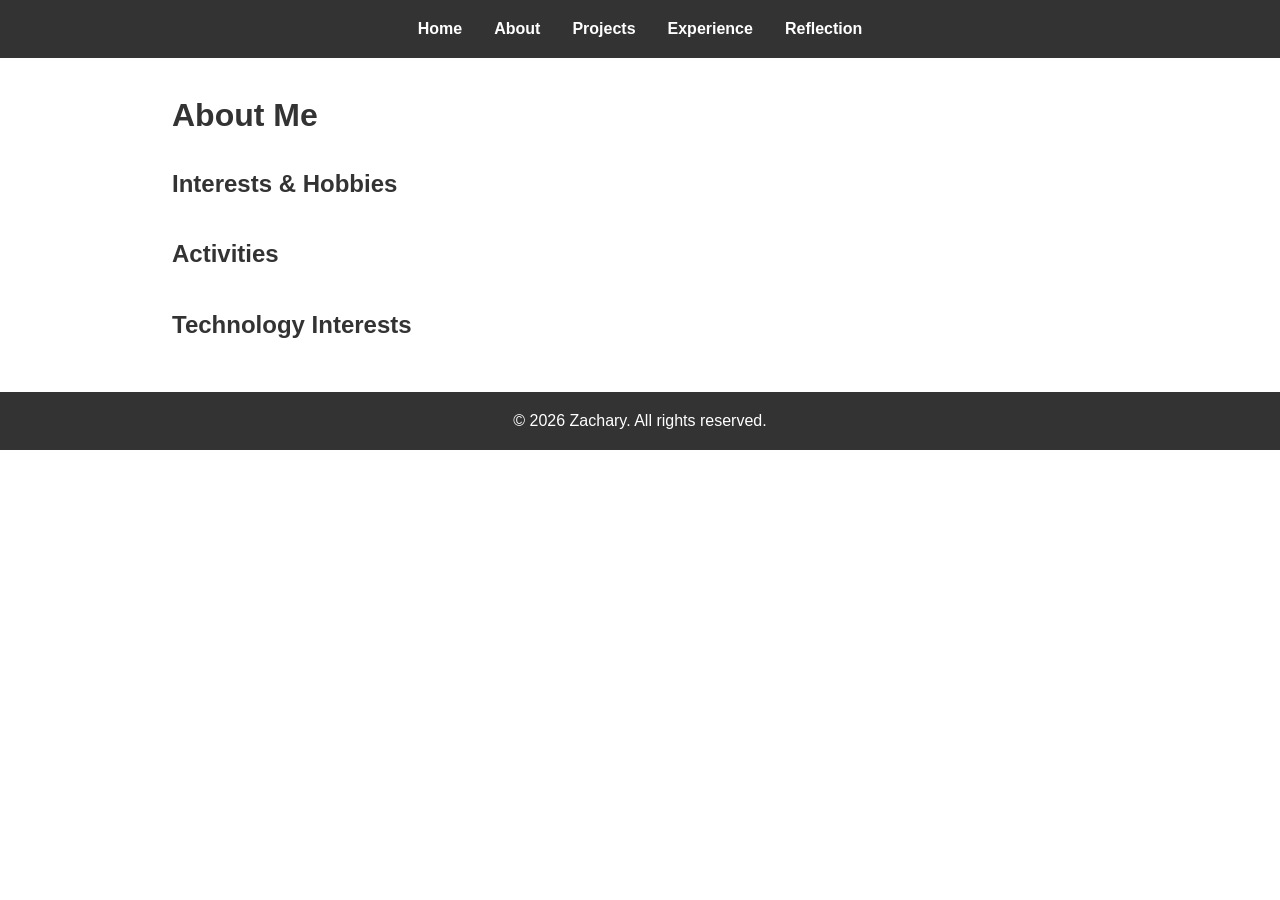
==== about.html @ 60e2d024 "Create about page" ====
<!DOCTYPE html>
<html lang="en">
<head>
    <meta charset="UTF-8">
    <meta name="viewport" content="width=device-width, initial-scale=1.0">
    <title>About Me - Portfolio</title>
    <link rel="stylesheet" href="style.css">
</head>
<body>
    <nav>
        <ul>
            <li><a href="index.html">Home</a></li>
            <li><a href="about.html">About</a></li>
            <li><a href="projects.html">Projects</a></li>
            <li><a href="experience.html">Experience</a></li>
            <li><a href="reflection.html">Reflection</a></li>
        </ul>
    </nav>

    <main>
        <h1>About Me</h1>
        
        <section>
            <h2>Interests & Hobbies</h2>
            <!-- ADD YOUR INTERESTS AND HOBBIES HERE -->
        </section>

        <section>
            <h2>Activities</h2>
            <!-- ADD YOUR ACTIVITIES HERE -->
        </section>

        <section>
            <h2>Technology Interests</h2>
            <!-- ADD YOUR TECHNOLOGY INTERESTS HERE -->
        </section>
    </main>

    <footer>
        <p>&copy; 2026 Zachary. All rights reserved.</p>
    </footer>
</body>
</html>
---- style.css ----
/* Portfolio Stylesheet */

* {
    margin: 0;
    padding: 0;
    box-sizing: border-box;
}

body {
    font-family: Arial, sans-serif;
    line-height: 1.6;
    color: #333;
}

/* Navigation */
nav {
    background-color: #333;
    padding: 1rem 0;
    position: sticky;
    top: 0;
}

nav ul {
    list-style: none;
    display: flex;
    justify-content: center;
    gap: 2rem;
}

nav a {
    color: white;
    text-decoration: none;
    font-weight: bold;
}

nav a:hover {
    color: #ddd;
}

/* Main Content */
main {
    max-width: 1000px;
    margin: 2rem auto;
    padding: 0 2rem;
}

h1 {
    margin-bottom: 1.5rem;
    color: #333;
}

section {
    margin-bottom: 2rem;
}

/* Footer */
footer {
    background-color: #333;
    color: white;
    text-align: center;
    padding: 1rem;
    margin-top: 3rem;
}

/* Responsive Design */
@media (max-width: 768px) {
    nav ul {
        flex-direction: column;
        gap: 0.5rem;
        text-align: center;
    }

    main {
        padding: 0 1rem;
    }
}
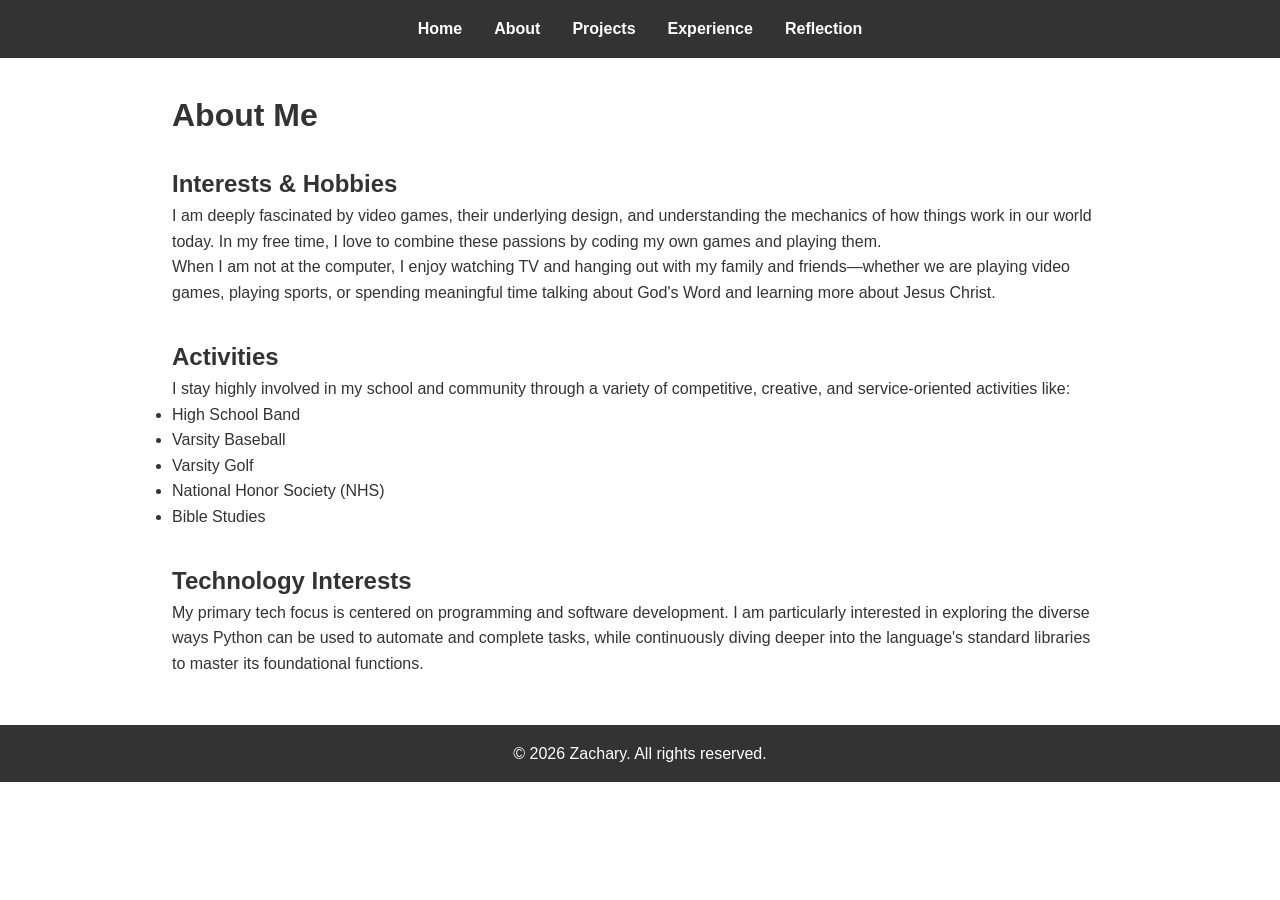
==== commit 7665d88e: "Update about.html" ====
--- a/about.html
+++ b/about.html
@@ -22,17 +22,25 @@
         
         <section>
             <h2>Interests & Hobbies</h2>
-            <!-- ADD YOUR INTERESTS AND HOBBIES HERE -->
+            <p>I am deeply fascinated by video games, their underlying design, and understanding the mechanics of how things work in our world today. In my free time, I love to combine these passions by coding my own games and playing them.</p>
+            <p>When I am not at the computer, I enjoy watching TV and hanging out with my family and friends—whether we are playing video games, playing sports, or spending meaningful time talking about God's Word and learning more about Jesus Christ.</p>
         </section>
 
         <section>
             <h2>Activities</h2>
-            <!-- ADD YOUR ACTIVITIES HERE -->
+            <p>I stay highly involved in my school and community through a variety of competitive, creative, and service-oriented activities like:</p>
+            <ul>
+                <li>High School Band</li>
+                <li>Varsity Baseball</li>
+                <li>Varsity Golf</li>
+                <li>National Honor Society (NHS)</li>
+                <li>Bible Studies</li>
+            </ul>
         </section>
 
         <section>
             <h2>Technology Interests</h2>
-            <!-- ADD YOUR TECHNOLOGY INTERESTS HERE -->
+            <p>My primary tech focus is centered on programming and software development. I am particularly interested in exploring the diverse ways Python can be used to automate and complete tasks, while continuously diving deeper into the language's standard libraries to master its foundational functions.</p>
         </section>
     </main>
 
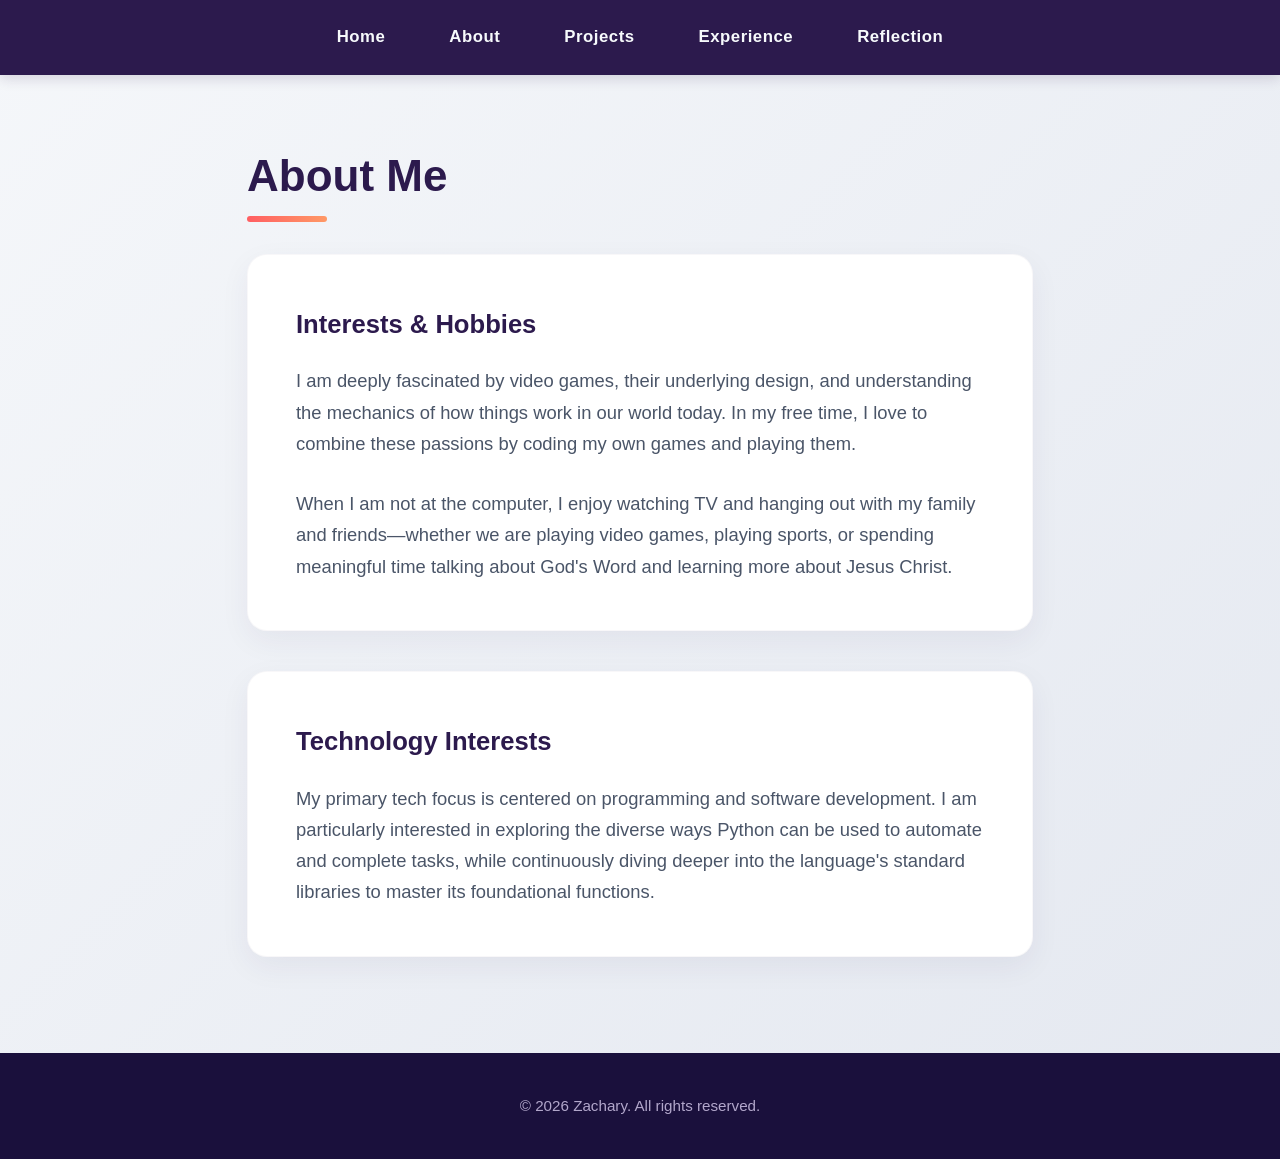
==== commit 3b859c14: "Update about.html" ====
--- a/about.html
+++ b/about.html
@@ -27,18 +27,6 @@
         </section>
 
         <section>
-            <h2>Activities</h2>
-            <p>I stay highly involved in my school and community through a variety of competitive, creative, and service-oriented activities like:</p>
-            <ul>
-                <li>High School Band</li>
-                <li>Varsity Baseball</li>
-                <li>Varsity Golf</li>
-                <li>National Honor Society (NHS)</li>
-                <li>Bible Studies</li>
-            </ul>
-        </section>
-
-        <section>
             <h2>Technology Interests</h2>
             <p>My primary tech focus is centered on programming and software development. I am particularly interested in exploring the diverse ways Python can be used to automate and complete tasks, while continuously diving deeper into the language's standard libraries to master its foundational functions.</p>
         </section>
--- a/style.css
+++ b/style.css
@@ -7,70 +7,181 @@
 }
 
 body {
-    font-family: Arial, sans-serif;
-    line-height: 1.6;
-    color: #333;
+    /* Modern, friendly geometric font stack */
+    font-family: 'Quicksand', 'Segoe UI', Roboto, sans-serif;
+    line-height: 1.7;
+    color: #2d3748;
+    background: min-content;
+    /* Soft, colorful gradient background that feels alive but subtle */
+    background-image: linear-gradient(135deg, #f5f7fa 0%, #e4e8f0 100%);
+    min-height: 100vh;
 }
 
 /* Navigation */
 nav {
-    background-color: #333;
-    padding: 1rem 0;
+    /* Deep royal purple provides a strong, professional anchor */
+    background-color: #2c1a4d; 
+    padding: 1.2rem 0;
     position: sticky;
     top: 0;
+    z-index: 100;
+    box-shadow: 0 4px 12px rgba(44, 26, 77, 0.15);
 }
 
 nav ul {
     list-style: none;
     display: flex;
     justify-content: center;
-    gap: 2rem;
+    gap: 2.5rem;
 }
 
 nav a {
-    color: white;
+    color: #f7fafc;
     text-decoration: none;
-    font-weight: bold;
+    font-weight: 700;
+    font-size: 1.05rem;
+    letter-spacing: 0.5px;
+    transition: all 0.3s ease;
+    display: inline-block;
+    padding: 0.25rem 0.75rem;
+    border-radius: 8px;
 }
 
+/* Energetic mint green hover effect */
 nav a:hover {
-    color: #ddd;
+    color: #2c1a4d;
+    background-color: #00f2fe;
+    transform: translateY(-2px);
 }
 
-/* Main Content */
+/* Main Content Layout */
 main {
-    max-width: 1000px;
-    margin: 2rem auto;
+    max-width: 850px;
+    margin: 4rem auto;
     padding: 0 2rem;
 }
 
 h1 {
-    margin-bottom: 1.5rem;
-    color: #333;
+    font-size: 2.75rem;
+    margin-bottom: 2.5rem;
+    color: #2c1a4d;
+    font-weight: 800;
+    position: relative;
+    display: inline-block;
 }
 
-section {
-    margin-bottom: 2rem;
+/* Vibrant dual-color accent bar under headings */
+h1::after {
+    content: '';
+    position: absolute;
+    bottom: -8px;
+    left: 0;
+    width: 80px;
+    height: 6px;
+    background: linear-gradient(90deg, #ff5e62, #ff9966); /* Warm, fun coral gradient */
+    border-radius: 10px;
+}
+
+/* --- Container Card Styles --- */
+/* Applied to both the reflection article and general page sections */
+.reflection-content, section {
+    background: #ffffff;
+    padding: 3rem;
+    border-radius: 20px; /* Playful, friendly rounded corners */
+    box-shadow: 0 10px 30px rgba(44, 26, 77, 0.06); /* Soft, colored shadow */
+    border: 1px solid rgba(44, 26, 77, 0.03);
+    margin-bottom: 2.5rem; /* Separates stacked elements cleanly */
+}
+
+/* Typography Inside Content Cards */
+.reflection-content p, section p {
+    margin-bottom: 1.8rem;
+    font-size: 1.15rem;
+    color: #4a5568;
+}
+
+.reflection-content p:last-child, section p:last-of-type {
+    margin-bottom: 0;
+}
+
+/* Subtitles (used on the About page) */
+h2 {
+    color: #2c1a4d;
+    font-size: 1.6rem;
+    margin-bottom: 1.2rem;
+    font-weight: 700;
+}
+
+/* Decorative touch for the Reflection page text */
+.reflection-content p:nth-child(2) {
+    border-left: 4px solid #ff5e62;
+    padding-left: 1.2rem;
+}
+
+/* --- Custom Gaming-Style Bullet Lists --- */
+section ul {
+    list-style-type: none; /* Removes generic black dots */
+    padding-left: 0.5rem;
+}
+
+section li {
+    font-size: 1.15rem;
+    color: #4a5568;
+    margin-bottom: 0.6rem;
+    position: relative;
+    padding-left: 1.5rem;
+    font-weight: 500;
+}
+
+/* Adds a vibrant coral square bullet for a polished UI feel */
+section li::before {
+    content: "■"; 
+    color: #ff5e62; 
+    font-size: 0.8rem;
+    position: absolute;
+    left: 0;
+    top: -1px;
 }
 
 /* Footer */
 footer {
-    background-color: #333;
-    color: white;
+    background-color: #1a103c;
+    color: #b2a7cb;
     text-align: center;
-    padding: 1rem;
-    margin-top: 3rem;
+    padding: 2.5rem 1rem;
+    margin-top: 6rem;
+    font-size: 0.95rem;
+    font-weight: 500;
 }
 
 /* Responsive Design */
 @media (max-width: 768px) {
+    nav {
+        padding: 1rem 0;
+    }
+
     nav ul {
         flex-direction: column;
-        gap: 0.5rem;
+        gap: 0.6rem;
         text-align: center;
     }
 
     main {
-        padding: 0 1rem;
+        margin: 2rem auto;
+        padding: 0 1.5rem;
+    }
+
+    h1 {
+        font-size: 2.2rem;
+        margin-bottom: 1.8rem;
+    }
+
+    .reflection-content, section {
+        padding: 2rem 1.5rem;
+        margin-bottom: 1.8rem;
+    }
+    
+    .reflection-content p:nth-child(2) {
+        padding-left: 0.8rem;
     }
 }
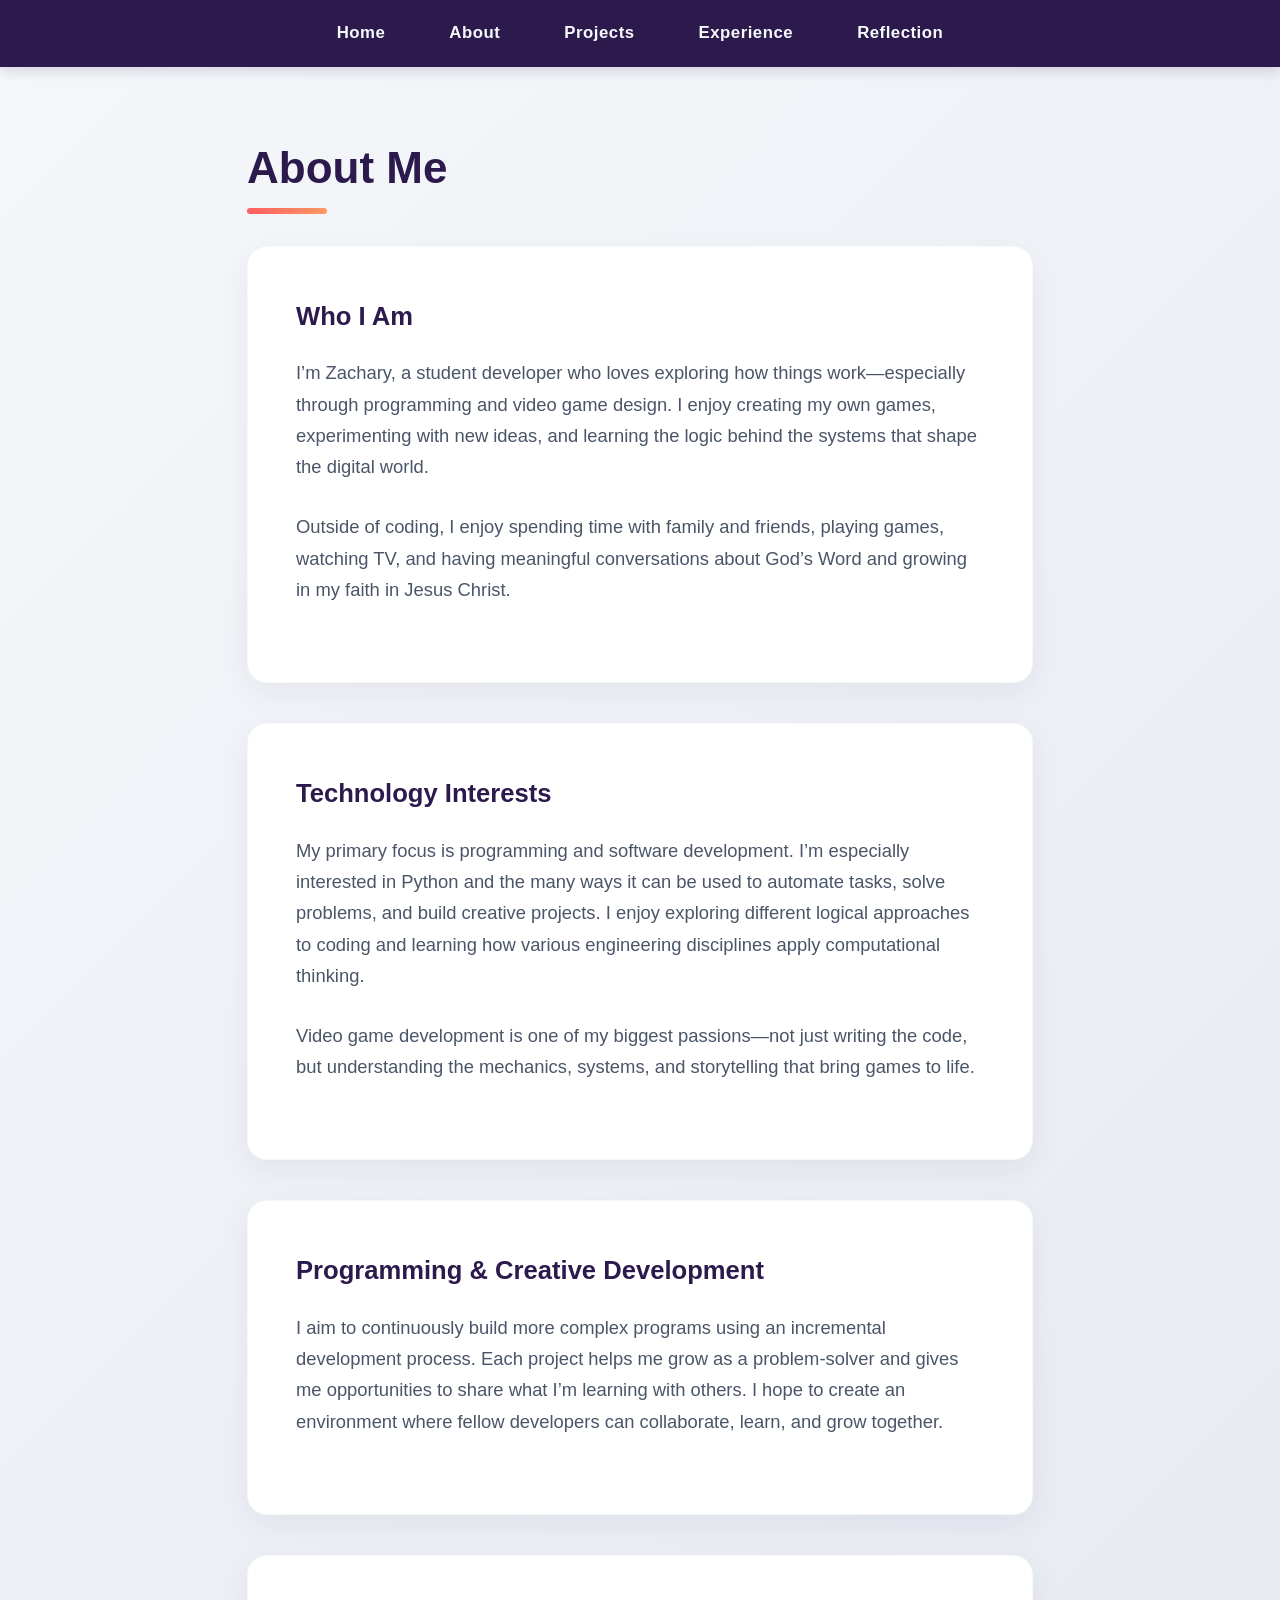
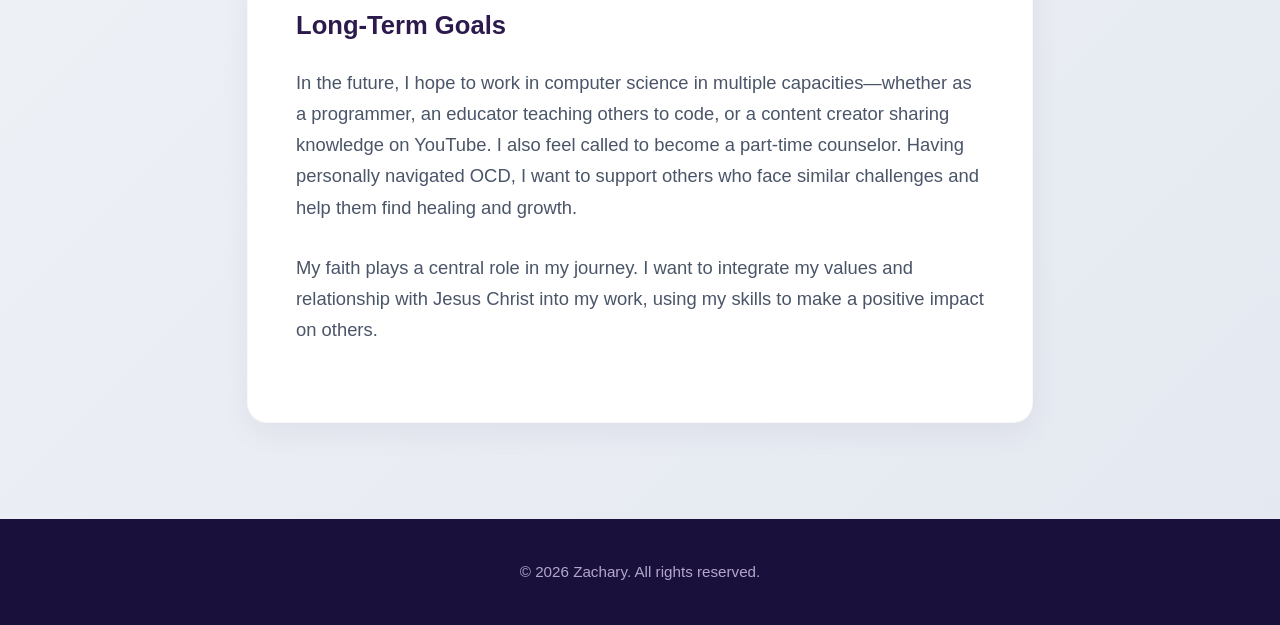
==== commit a1ee0213: "Update about.html" ====
--- a/about.html
+++ b/about.html
@@ -17,18 +17,30 @@
         </ul>
     </nav>
 
-    <main>
+    <main class="container">
         <h1>About Me</h1>
-        
+
         <section>
-            <h2>Interests & Hobbies</h2>
-            <p>I am deeply fascinated by video games, their underlying design, and understanding the mechanics of how things work in our world today. In my free time, I love to combine these passions by coding my own games and playing them.</p>
-            <p>When I am not at the computer, I enjoy watching TV and hanging out with my family and friends—whether we are playing video games, playing sports, or spending meaningful time talking about God's Word and learning more about Jesus Christ.</p>
+            <h2>Who I Am</h2>
+            <p>I’m Zachary, a student developer who loves exploring how things work—especially through programming and video game design. I enjoy creating my own games, experimenting with new ideas, and learning the logic behind the systems that shape the digital world.</p>
+            <p>Outside of coding, I enjoy spending time with family and friends, playing games, watching TV, and having meaningful conversations about God’s Word and growing in my faith in Jesus Christ.</p>
         </section>
 
         <section>
             <h2>Technology Interests</h2>
-            <p>My primary tech focus is centered on programming and software development. I am particularly interested in exploring the diverse ways Python can be used to automate and complete tasks, while continuously diving deeper into the language's standard libraries to master its foundational functions.</p>
+            <p>My primary focus is programming and software development. I’m especially interested in Python and the many ways it can be used to automate tasks, solve problems, and build creative projects. I enjoy exploring different logical approaches to coding and learning how various engineering disciplines apply computational thinking.</p>
+            <p>Video game development is one of my biggest passions—not just writing the code, but understanding the mechanics, systems, and storytelling that bring games to life.</p>
+        </section>
+
+        <section>
+            <h2>Programming & Creative Development</h2>
+            <p>I aim to continuously build more complex programs using an incremental development process. Each project helps me grow as a problem‑solver and gives me opportunities to share what I’m learning with others. I hope to create an environment where fellow developers can collaborate, learn, and grow together.</p>
+        </section>
+
+        <section>
+            <h2>Long‑Term Goals</h2>
+            <p>In the future, I hope to work in computer science in multiple capacities—whether as a programmer, an educator teaching others to code, or a content creator sharing knowledge on YouTube. I also feel called to become a part‑time counselor. Having personally navigated OCD, I want to support others who face similar challenges and help them find healing and growth.</p>
+            <p>My faith plays a central role in my journey. I want to integrate my values and relationship with Jesus Christ into my work, using my skills to make a positive impact on others.</p>
         </section>
     </main>
 
--- a/style.css
+++ b/style.css
@@ -7,19 +7,15 @@
 }
 
 body {
-    /* Modern, friendly geometric font stack */
     font-family: 'Quicksand', 'Segoe UI', Roboto, sans-serif;
     line-height: 1.7;
     color: #2d3748;
-    background: min-content;
-    /* Soft, colorful gradient background that feels alive but subtle */
-    background-image: linear-gradient(135deg, #f5f7fa 0%, #e4e8f0 100%);
+    background: linear-gradient(135deg, #f5f7fa 0%, #e4e8f0 100%);
     min-height: 100vh;
 }
 
 /* Navigation */
 nav {
-    /* Deep royal purple provides a strong, professional anchor */
     background-color: #2c1a4d; 
     padding: 1.2rem 0;
     position: sticky;
@@ -42,19 +38,17 @@
     font-size: 1.05rem;
     letter-spacing: 0.5px;
     transition: all 0.3s ease;
-    display: inline-block;
     padding: 0.25rem 0.75rem;
     border-radius: 8px;
 }
 
-/* Energetic mint green hover effect */
 nav a:hover {
     color: #2c1a4d;
     background-color: #00f2fe;
     transform: translateY(-2px);
 }
 
-/* Main Content Layout */
+/* Main Layout */
 main {
     max-width: 850px;
     margin: 4rem auto;
@@ -70,7 +64,6 @@
     display: inline-block;
 }
 
-/* Vibrant dual-color accent bar under headings */
 h1::after {
     content: '';
     position: absolute;
@@ -78,33 +71,26 @@
     left: 0;
     width: 80px;
     height: 6px;
-    background: linear-gradient(90deg, #ff5e62, #ff9966); /* Warm, fun coral gradient */
+    background: linear-gradient(90deg, #ff5e62, #ff9966);
     border-radius: 10px;
 }
 
-/* --- Container Card Styles --- */
-/* Applied to both the reflection article and general page sections */
-.reflection-content, section {
+/* Project Cards */
+section, .project {
     background: #ffffff;
     padding: 3rem;
-    border-radius: 20px; /* Playful, friendly rounded corners */
-    box-shadow: 0 10px 30px rgba(44, 26, 77, 0.06); /* Soft, colored shadow */
+    border-radius: 20px;
+    box-shadow: 0 10px 30px rgba(44, 26, 77, 0.06);
     border: 1px solid rgba(44, 26, 77, 0.03);
-    margin-bottom: 2.5rem; /* Separates stacked elements cleanly */
+    margin-bottom: 2.5rem;
 }
 
-/* Typography Inside Content Cards */
-.reflection-content p, section p {
+section p, .project p {
     margin-bottom: 1.8rem;
     font-size: 1.15rem;
     color: #4a5568;
 }
 
-.reflection-content p:last-child, section p:last-of-type {
-    margin-bottom: 0;
-}
-
-/* Subtitles (used on the About page) */
 h2 {
     color: #2c1a4d;
     font-size: 1.6rem;
@@ -112,35 +98,45 @@
     font-weight: 700;
 }
 
-/* Decorative touch for the Reflection page text */
-.reflection-content p:nth-child(2) {
-    border-left: 4px solid #ff5e62;
-    padding-left: 1.2rem;
+h3 {
+    color: #ff5e62;
+    font-size: 1.15rem;
+    margin-top: 1.5rem;
+    margin-bottom: 0.4rem;
+    font-weight: 700;
+    text-transform: uppercase;
+    letter-spacing: 0.5px;
 }
 
-/* --- Custom Gaming-Style Bullet Lists --- */
-section ul {
-    list-style-type: none; /* Removes generic black dots */
-    padding-left: 0.5rem;
+/* Game Embed Styling */
+.game-container {
+    position: relative;
+    width: 100%;
+    padding-top: 56.25%; /* Responsive 16:9 */
+    margin: 1.5rem 0 0.5rem 0;
+    border-radius: 12px;
+    overflow: hidden;
+    box-shadow: 0 8px 24px rgba(44, 26, 77, 0.12);
+    border: 3px solid #2c1a4d;
 }
 
-section li {
-    font-size: 1.15rem;
-    color: #4a5568;
-    margin-bottom: 0.6rem;
-    position: relative;
-    padding-left: 1.5rem;
-    font-weight: 500;
+.game-container iframe {
+    position: absolute;
+    top: 0;
+    left: 0;
+    width: 100%;
+    height: 100%;
+    border: none;
+    background-color: #000;
 }
 
-/* Adds a vibrant coral square bullet for a polished UI feel */
-section li::before {
-    content: "■"; 
-    color: #ff5e62; 
-    font-size: 0.8rem;
-    position: absolute;
-    left: 0;
-    top: -1px;
+.game-tip {
+    font-size: 0.95rem;
+    font-weight: 700;
+    color: #ff5e62;
+    text-align: center;
+    margin-bottom: 1.5rem;
+    letter-spacing: 0.5px;
 }
 
 /* Footer */
@@ -154,16 +150,11 @@
     font-weight: 500;
 }
 
-/* Responsive Design */
+/* Responsive */
 @media (max-width: 768px) {
-    nav {
-        padding: 1rem 0;
-    }
-
     nav ul {
         flex-direction: column;
         gap: 0.6rem;
-        text-align: center;
     }
 
     main {
@@ -173,15 +164,9 @@
 
     h1 {
         font-size: 2.2rem;
-        margin-bottom: 1.8rem;
     }
 
-    .reflection-content, section {
+    section, .project {
         padding: 2rem 1.5rem;
-        margin-bottom: 1.8rem;
-    }
-    
-    .reflection-content p:nth-child(2) {
-        padding-left: 0.8rem;
     }
 }
